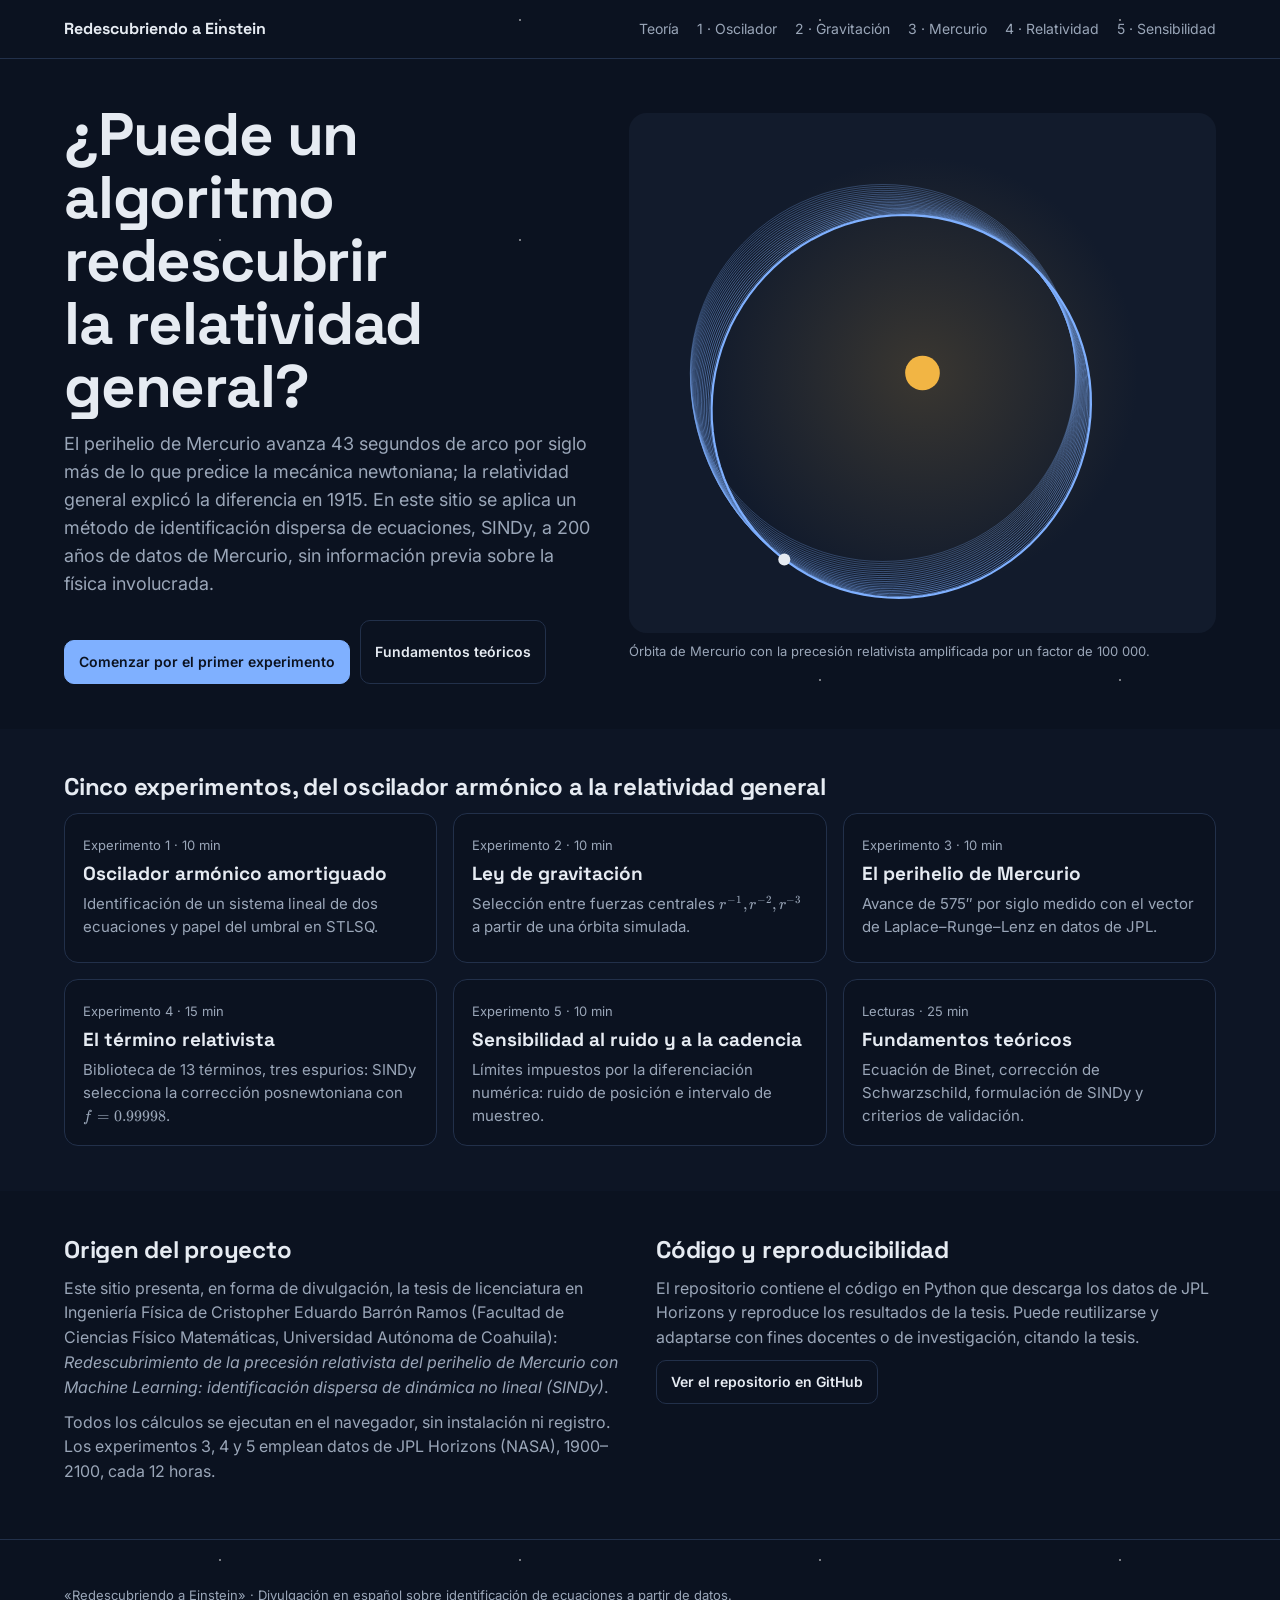
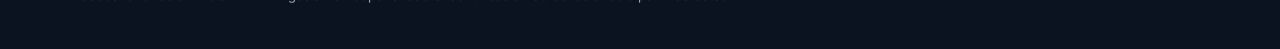
==== docs/index.html @ 18e01c16 "Primera versión del sitio y código" ====
<!DOCTYPE html>
<html lang="es">
<head>
<meta charset="utf-8">
<meta name="viewport" content="width=device-width, initial-scale=1">
<title>Redescubriendo a Einstein</title>
<meta name="description" content="Identificación dispersa de ecuaciones (SINDy) aplicada al perihelio de Mercurio: cinco experimentos interactivos y fundamentos teóricos, en español.">
<link rel="preconnect" href="https://fonts.googleapis.com">
<link href="https://fonts.googleapis.com/css2?family=Space+Grotesk:wght@500;700&family=Inter:wght@400;600&display=swap" rel="stylesheet">
<link rel="stylesheet" href="katex/katex.min.css">
<script defer src="katex/katex.min.js"></script>
<script defer src="katex/contrib/auto-render.min.js" onload="renderMathInElement(document.body,{delimiters:[{left:'$$',right:'$$',display:true},{left:'\\(',right:'\\)',display:false}],throwOnError:false})"></script>
<link rel="stylesheet" href="estilo.css">
<style>
.hero{display:grid;grid-template-columns:minmax(0,1fr) minmax(0,1.1fr);gap:32px;align-items:center}
.hero h1{font-size:clamp(36px,6vw,60px)}
.hero .lead{font-size:18px;margin-top:12px}
.sky{position:relative;aspect-ratio:1/1;max-height:520px;width:100%;background:radial-gradient(circle at 50% 50%,color-mix(in srgb,var(--sun) 18%,var(--panel)) 0,var(--panel) 55%);border-radius:18px}
.sky svg{position:absolute;inset:0;width:100%;height:100%}
.cap{font-size:13px;color:var(--muted);margin-top:8px}
.cta{display:flex;flex-wrap:wrap;gap:10px;margin-top:22px}
.cta .btn.main{background:var(--steel);border-color:var(--steel);color:var(--accent-ink)}
.cards{display:grid;grid-template-columns:repeat(3,minmax(0,1fr));gap:16px;margin-top:8px}
.cards a{display:block;background:var(--bg);border:1.5px solid var(--line);border-radius:14px;padding:18px;color:var(--ink);text-decoration:none;min-height:150px}
.cards a:hover{border-color:var(--steel)}
.cards b{display:block;font:700 19px/1.2 'Space Grotesk',system-ui,sans-serif;margin:6px 0}
.cards small{color:var(--muted);font-size:13px}
.cards p{margin:0;color:var(--muted);font-size:15px}
.about{display:grid;grid-template-columns:minmax(0,1fr) minmax(0,1fr);gap:32px}
.about p{margin:0 0 10px;color:var(--muted)}
@media(max-width:860px){.hero,.about{grid-template-columns:minmax(0,1fr)}.cards{grid-template-columns:repeat(2,minmax(0,1fr))}}
@media(max-width:560px){.cards{grid-template-columns:minmax(0,1fr)}}
</style>
</head>
<body>
<nav class="top"><a class="home" href="index.html">Redescubriendo a Einstein</a><a href="teoria.html">Teoría</a><a href="resorte.html">1 · Oscilador</a><a href="newton.html">2 · Gravitación</a><a href="mercurio.html">3 · Mercurio</a><a href="einstein.html">4 · Relatividad</a><a href="rompe.html">5 · Sensibilidad</a></nav>
<section class="band"><div class="wrap hero">
<div>
<h1>¿Puede un algoritmo redescubrir la relatividad general?</h1>
<p class="lead">El perihelio de Mercurio avanza 43 segundos de arco por siglo más de lo que predice la mecánica newtoniana; la relatividad general explicó la diferencia en 1915. En este sitio se aplica un método de identificación dispersa de ecuaciones, SINDy, a 200 años de datos de Mercurio, sin información previa sobre la física involucrada.</p>
<div class="cta"><a class="btn main" href="resorte.html">Comenzar por el primer experimento</a><a class="btn" href="teoria.html">Fundamentos teóricos</a></div>
</div>
<div>
<div class="sky"><svg id="sky" role="img" aria-label="Órbita de Mercurio con su giro exagerado"></svg></div>
<p class="cap">Órbita de Mercurio con la precesión relativista amplificada por un factor de 100 000.</p>
</div>
</div></section>

<section class="band" style="background:var(--panel)"><div class="wrap">
<h2>Cinco experimentos, del oscilador armónico a la relatividad general</h2>
<div class="cards">
<a href="resorte.html"><small>Experimento 1 · 10 min</small><b>Oscilador armónico amortiguado</b><p>Identificación de un sistema lineal de dos ecuaciones y papel del umbral en STLSQ.</p></a>
<a href="newton.html"><small>Experimento 2 · 10 min</small><b>Ley de gravitación</b><p>Selección entre fuerzas centrales \(r^{-1}, r^{-2}, r^{-3}\) a partir de una órbita simulada.</p></a>
<a href="mercurio.html"><small>Experimento 3 · 10 min</small><b>El perihelio de Mercurio</b><p>Avance de 575″ por siglo medido con el vector de Laplace–Runge–Lenz en datos de JPL.</p></a>
<a href="einstein.html"><small>Experimento 4 · 15 min</small><b>El término relativista</b><p>Biblioteca de 13 términos, tres espurios: SINDy selecciona la corrección posnewtoniana con \(f = 0.99998\).</p></a>
<a href="rompe.html"><small>Experimento 5 · 10 min</small><b>Sensibilidad al ruido y a la cadencia</b><p>Límites impuestos por la diferenciación numérica: ruido de posición e intervalo de muestreo.</p></a>
<a href="teoria.html"><small>Lecturas · 25 min</small><b>Fundamentos teóricos</b><p>Ecuación de Binet, corrección de Schwarzschild, formulación de SINDy y criterios de validación.</p></a>
</div>
</div></section>

<section class="band"><div class="wrap about">
<div>
<h2>Origen del proyecto</h2>
<p>Este sitio presenta, en forma de divulgación, la tesis de licenciatura en Ingeniería Física de Cristopher Eduardo Barrón Ramos (Facultad de Ciencias Físico Matemáticas, Universidad Autónoma de Coahuila): <i>Redescubrimiento de la precesión relativista del perihelio de Mercurio con Machine Learning: identificación dispersa de dinámica no lineal (SINDy)</i>.</p>
<p>Todos los cálculos se ejecutan en el navegador, sin instalación ni registro. Los experimentos 3, 4 y 5 emplean datos de JPL Horizons (NASA), 1900–2100, cada 12 horas.</p>
</div>
<div>
<h2>Código y reproducibilidad</h2>
<p>El repositorio contiene el código en Python que descarga los datos de JPL Horizons y reproduce los resultados de la tesis. Puede reutilizarse y adaptarse con fines docentes o de investigación, citando la tesis.</p>
<p><a class="btn" href="https://github.com/eduardesh/Mercury-precession-SINDy-CEBR">Ver el repositorio en GitHub</a></p>
</div>
</div></section>

<footer class="band"><div class="wrap">«Redescubriendo a Einstein» · Divulgación en español sobre identificación de ecuaciones a partir de datos.</div></footer>

<script>
{
const s = document.getElementById('sky'), E = 0.2056, DW = 42.98/415.2*1e5/3600*Math.PI/180;
let t0 = null, phase = 18.4;
function frame(p) {
  const W = s.clientWidth, H = s.clientHeight; if (!W || !H) return;
  const sc = Math.min(W, H)/2.7, cx = W/2, cy = H/2, cur = Math.floor(p), frac = p - cur, n = 36;
  let g = '';
  for (let k = Math.max(0, cur - n); k <= cur; k++) {
    const w = k*DW; let d = '';
    for (let j = 0; j <= 100; j++) { const E_ = 2*Math.PI*j/100, xo = Math.cos(E_) - E, yo = Math.sqrt(1 - E*E)*Math.sin(E_); d += (j ? 'L' : 'M') + (cx + sc*(xo*Math.cos(w) - yo*Math.sin(w))).toFixed(1) + ' ' + (cy - sc*(xo*Math.sin(w) + yo*Math.cos(w))).toFixed(1); }
    g += `<path d="${d}" fill="none" stroke="var(--steel)" stroke-width="${k === cur ? 2.2 : 1}" opacity="${k === cur ? 1 : (0.06 + 0.5*(1 - (cur - k)/n)).toFixed(2)}"/>`;
  }
  const w = cur*DW, M = 2*Math.PI*frac; let Ea = M; for (let i = 0; i < 6; i++) Ea = M + E*Math.sin(Ea);
  const xo = Math.cos(Ea) - E, yo = Math.sqrt(1 - E*E)*Math.sin(Ea);
  s.innerHTML = g + `<circle cx="${cx}" cy="${cy}" r="${Math.max(10, sc*0.09)}" fill="var(--sun)"/><circle cx="${(cx + sc*(xo*Math.cos(w) - yo*Math.sin(w))).toFixed(1)}" cy="${(cy - sc*(xo*Math.sin(w) + yo*Math.cos(w))).toFixed(1)}" r="6" fill="var(--ink)"/>`;
}
const ro = new ResizeObserver(() => frame(phase)); ro.observe(s);
if (!window.matchMedia('(prefers-reduced-motion: reduce)').matches) { const loop = ts => { if (t0 === null) t0 = ts; phase = 18.4 + (ts - t0)/800; frame(phase); requestAnimationFrame(loop); }; requestAnimationFrame(loop); }
else frame(phase);
}
</script>
</body>
</html>
---- docs/estilo.css ----
/* VOICE divulgación técnica en registro formal
   IDEA un banco de laboratorio: cada experimento muestra lo medido junto a lo que deduce SINDy
   PICTURE en cada pantalla, la gráfica viva ocupa el primer plano
   COLOUR cielo nocturno fijo (#0b1220) con estrellas tenues; azul claro = correcto, bermellón = espurio, ámbar = Sol
   TYPE Space Grotesk para títulos y ecuaciones, Inter para el texto
   LAYOUT laptop: figura grande + panel lateral; teléfono: título, figura, resultado, controles */
:root,:root[data-theme=light],:root[data-theme=dark]{color-scheme:dark;--bg:#0b1220;--ink:#e6ebf2;--muted:#9aa6b8;--steel:#7fb0ff;--red:#ff7a59;--sun:#f2b544;--line:#22304a;--panel:#121b2c;--dot:#6b7a90;--accent-ink:#0b1220}
*{box-sizing:border-box;min-width:0}
html,body{margin:0}
body{background-color:var(--bg);background-image:radial-gradient(1.2px 1.2px at 30px 40px,#ffffffaa 50%,transparent 52%),radial-gradient(1px 1px at 140px 110px,#ffffff77 50%,transparent 52%),radial-gradient(1.4px 1.4px at 220px 20px,#ffffff99 50%,transparent 52%),radial-gradient(1px 1px at 90px 190px,#ffffff66 50%,transparent 52%),radial-gradient(1.1px 1.1px at 260px 160px,#ffffff88 50%,transparent 52%);background-size:300px 220px;color:var(--ink);font:16px/1.55 Inter,system-ui,sans-serif;overflow-x:clip}
section.band[style*="panel"]{background:#0e1626d9!important}
.card,.fig{background:color-mix(in srgb,var(--panel) 92%,transparent)}
a{color:var(--steel)}
.band{padding:clamp(20px,3.5vw,48px) max(5vw,16px)}
.wrap{max-width:1240px;margin:0 auto}
nav.top{display:flex;flex-wrap:wrap;align-items:center;gap:6px 18px;padding:12px max(5vw,16px);border-bottom:1px solid var(--line);font-size:14px}
nav.top a{color:var(--muted);text-decoration:none;padding:6px 0}
nav.top a:hover,nav.top a[aria-current]{color:var(--ink)}
nav.top .home{font:700 16px 'Space Grotesk',system-ui,sans-serif;color:var(--ink);margin-right:auto}
h1{font:700 clamp(32px,5vw,48px)/1.05 'Space Grotesk',system-ui,sans-serif;letter-spacing:-.02em;margin:0 0 8px;text-wrap:balance}
h2{font:700 24px/1.15 'Space Grotesk',system-ui,sans-serif;letter-spacing:-.01em;margin:0 0 12px}
h3{font:700 18px/1.2 'Space Grotesk',system-ui,sans-serif;margin:0 0 6px}
.lead{font-size:17px;color:var(--muted);max-width:64ch;margin:0}
.main{display:grid;grid-template-columns:minmax(0,1.6fr) minmax(0,1fr);gap:24px;margin-top:20px;align-items:start}
.fig{position:relative;min-height:380px;background:var(--panel);border-radius:14px}
.fig>svg{position:absolute;inset:0;width:100%;height:100%}
svg text{paint-order:stroke;stroke:var(--panel);stroke-width:4px;font:13px Inter,system-ui,sans-serif;fill:var(--muted)}
.legend{display:flex;flex-wrap:wrap;gap:16px;font-size:14px;color:var(--muted);margin-top:10px}
.legend i{display:inline-block;width:18px;height:3px;border-radius:2px;vertical-align:middle;margin-right:6px}
.side{display:grid;gap:16px}
.card{background:var(--panel);border-radius:14px;padding:18px}
.eqs{display:grid;gap:10px;font:500 20px/1.4 'Space Grotesk',system-ui,sans-serif}
.eq{display:flex;flex-wrap:wrap;align-items:center;gap:6px}
.lhs{width:2.2em}
.chip{display:inline-flex;align-items:baseline;gap:4px;padding:2px 10px;border-radius:999px;border:2px solid var(--steel);color:var(--ink);white-space:nowrap;font:500 16px/1.4 'Space Grotesk',system-ui,sans-serif}
.eqs .chip{font-size:inherit}
.chip.bad{border-color:var(--red);background:color-mix(in srgb,var(--red) 12%,transparent)}
.chip.miss{border-style:dashed;border-color:var(--muted);color:var(--muted);text-decoration:line-through}
.chips{display:flex;flex-wrap:wrap;gap:6px}
.zero{color:var(--muted)}
.status{margin:14px 0 0;font-weight:600}
.status.ok{color:var(--steel)}
.status.bad{color:var(--red)}
.key{font-size:13px;color:var(--muted);margin-top:8px}
.ctl{display:grid;gap:4px;margin-bottom:14px}
.ctl label{display:flex;align-items:baseline;gap:6px;font-weight:600;font-size:15px}
.ctl label output{margin-left:auto;padding-left:12px}
.ctl output{font-variant-numeric:tabular-nums;color:var(--muted);font-weight:400;white-space:nowrap}
.ctl small{color:var(--muted);font-size:13px}
input[type=range]{width:100%;height:44px;accent-color:var(--steel);margin:0}
input[type=range]:focus-visible{outline:2px solid var(--steel);outline-offset:2px;border-radius:6px}
.presets{display:flex;flex-wrap:wrap;gap:8px}
button,.btn{font:600 14px Inter,system-ui,sans-serif;min-height:44px;padding:0 14px;border-radius:10px;border:1.5px solid var(--line);background:var(--bg);color:var(--ink);cursor:pointer;display:inline-flex;align-items:center;text-decoration:none}
button:hover,.btn:hover{border-color:var(--steel)}
button:focus-visible,.btn:focus-visible{outline:2px solid var(--steel);outline-offset:2px}
button[aria-pressed=true]{border-color:var(--steel);background:color-mix(in srgb,var(--steel) 14%,var(--bg))}
.toggles{display:grid;gap:8px}
.toggles button{justify-content:space-between;width:100%}
.steps{display:grid;grid-template-columns:repeat(3,minmax(0,1fr));gap:20px}
.steps p{margin:0;color:var(--muted)}
.steps b{display:block;color:var(--ink);font:700 18px/1.2 'Space Grotesk',system-ui,sans-serif;margin-bottom:6px}
.reto{border-left:4px solid var(--steel);padding:6px 0 6px 16px;margin-top:24px;max-width:70ch}
.lib{font-family:'Space Grotesk',system-ui,sans-serif}
.next{display:flex;justify-content:space-between;flex-wrap:wrap;gap:12px;margin-top:28px}
footer{color:var(--muted);font-size:13px;border-top:1px solid var(--line)}
.num{font:700 clamp(28px,4vw,40px)/1 'Space Grotesk',system-ui,sans-serif;font-variant-numeric:tabular-nums;white-space:nowrap}
.fbig{display:flex;flex-wrap:wrap;align-items:baseline;gap:4px 12px}
.fbig small{color:var(--muted)}
@media(max-width:860px){.main{grid-template-columns:minmax(0,1fr)}.steps{grid-template-columns:minmax(0,1fr)}}
@media(max-width:600px){.fig{min-height:300px}.eqs{font-size:17px}nav.top{flex-wrap:nowrap;overflow-x:auto}nav.top a{white-space:nowrap;flex:none}nav.top .home{margin-right:8px}}
@media(prefers-reduced-motion:reduce){*{animation:none!important;transition:none!important}}

.katex{font-size:1.06em}
.katex-display{overflow-x:auto;overflow-y:hidden;padding:4px 0;margin:12px 0}
.eqbox{background:var(--panel);border-radius:12px;padding:6px 18px;margin:14px 0}
.steps .katex-display{margin:8px 0}
.prose{max-width:72ch}
.prose p{margin:0 0 12px}
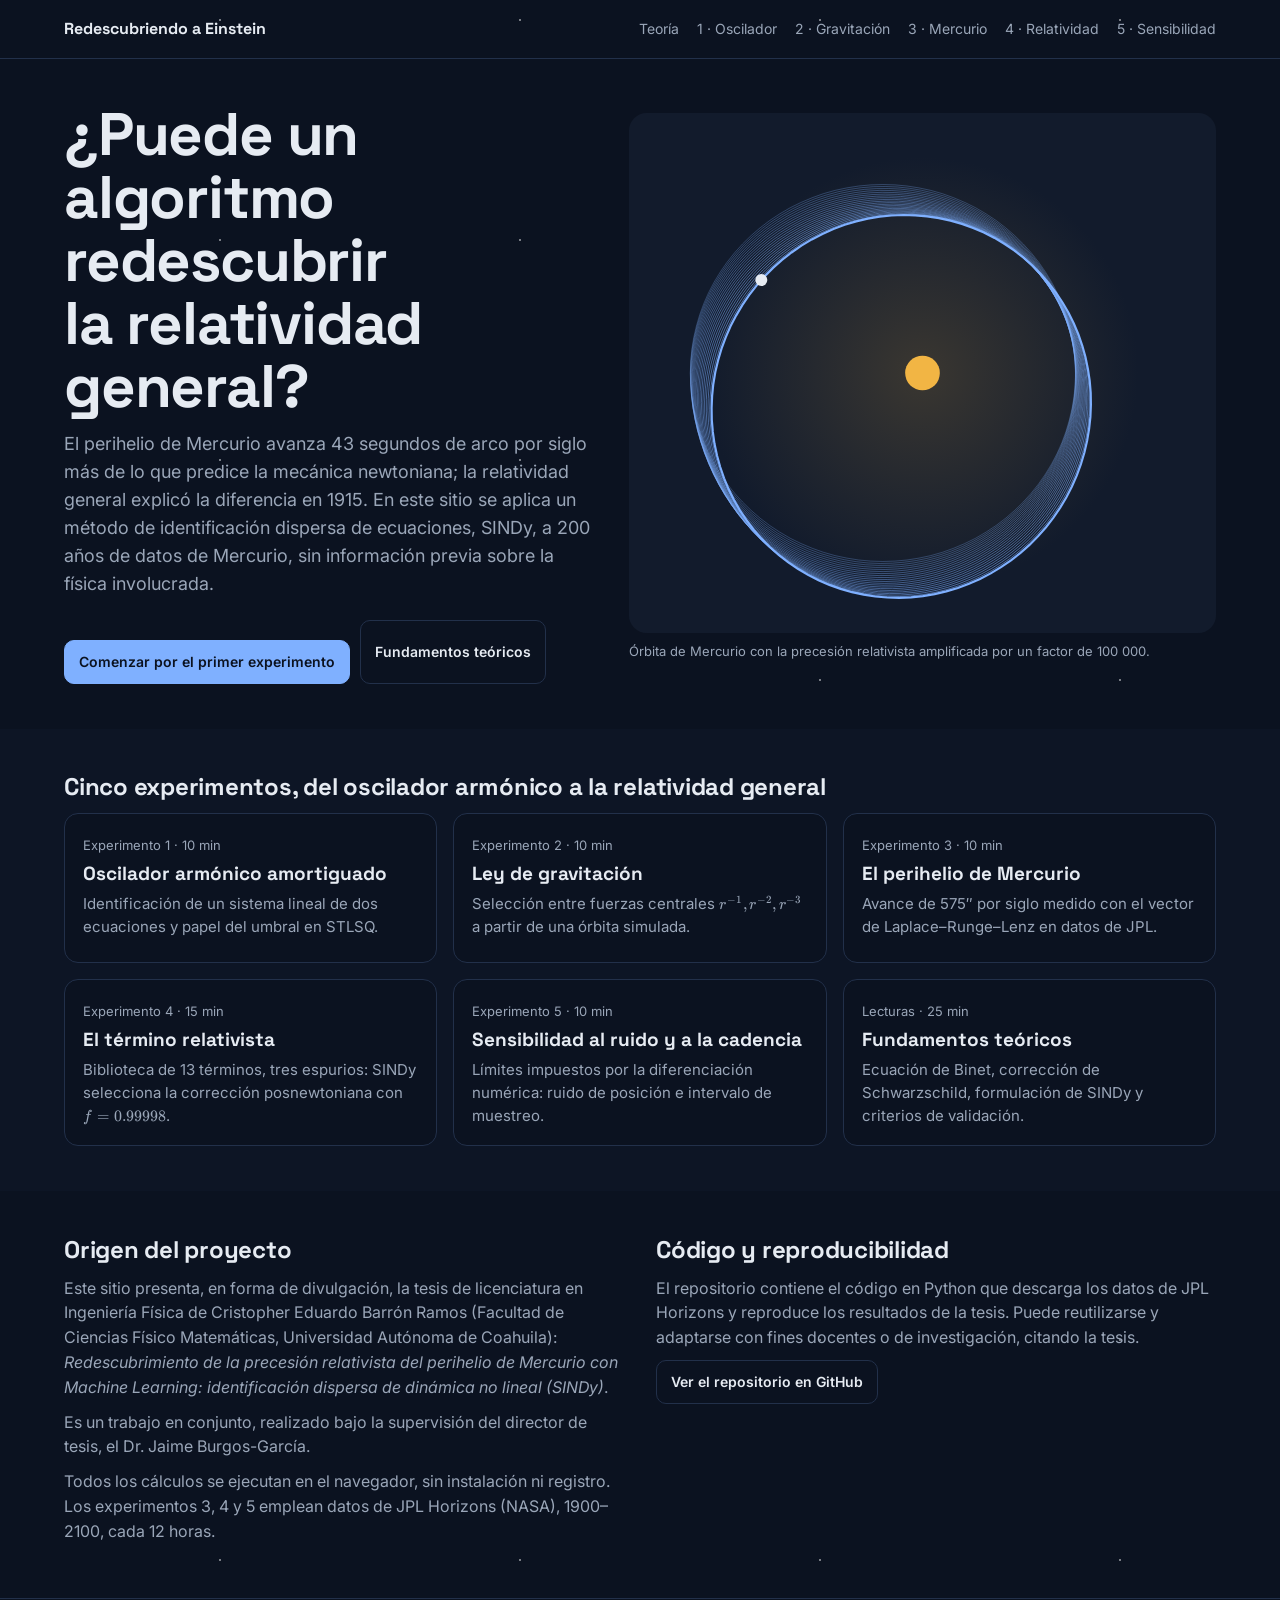
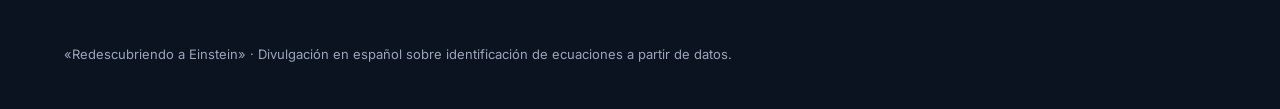
==== commit aef38b7f: "Agrega crédito al director de tesis" ====
--- a/docs/index.html
+++ b/docs/index.html
@@ -62,6 +62,7 @@
 <div>
 <h2>Origen del proyecto</h2>
 <p>Este sitio presenta, en forma de divulgación, la tesis de licenciatura en Ingeniería Física de Cristopher Eduardo Barrón Ramos (Facultad de Ciencias Físico Matemáticas, Universidad Autónoma de Coahuila): <i>Redescubrimiento de la precesión relativista del perihelio de Mercurio con Machine Learning: identificación dispersa de dinámica no lineal (SINDy)</i>.</p>
+<p>Es un trabajo en conjunto, realizado bajo la supervisión del director de tesis, el Dr. Jaime Burgos-García.</p>
 <p>Todos los cálculos se ejecutan en el navegador, sin instalación ni registro. Los experimentos 3, 4 y 5 emplean datos de JPL Horizons (NASA), 1900–2100, cada 12 horas.</p>
 </div>
 <div>
